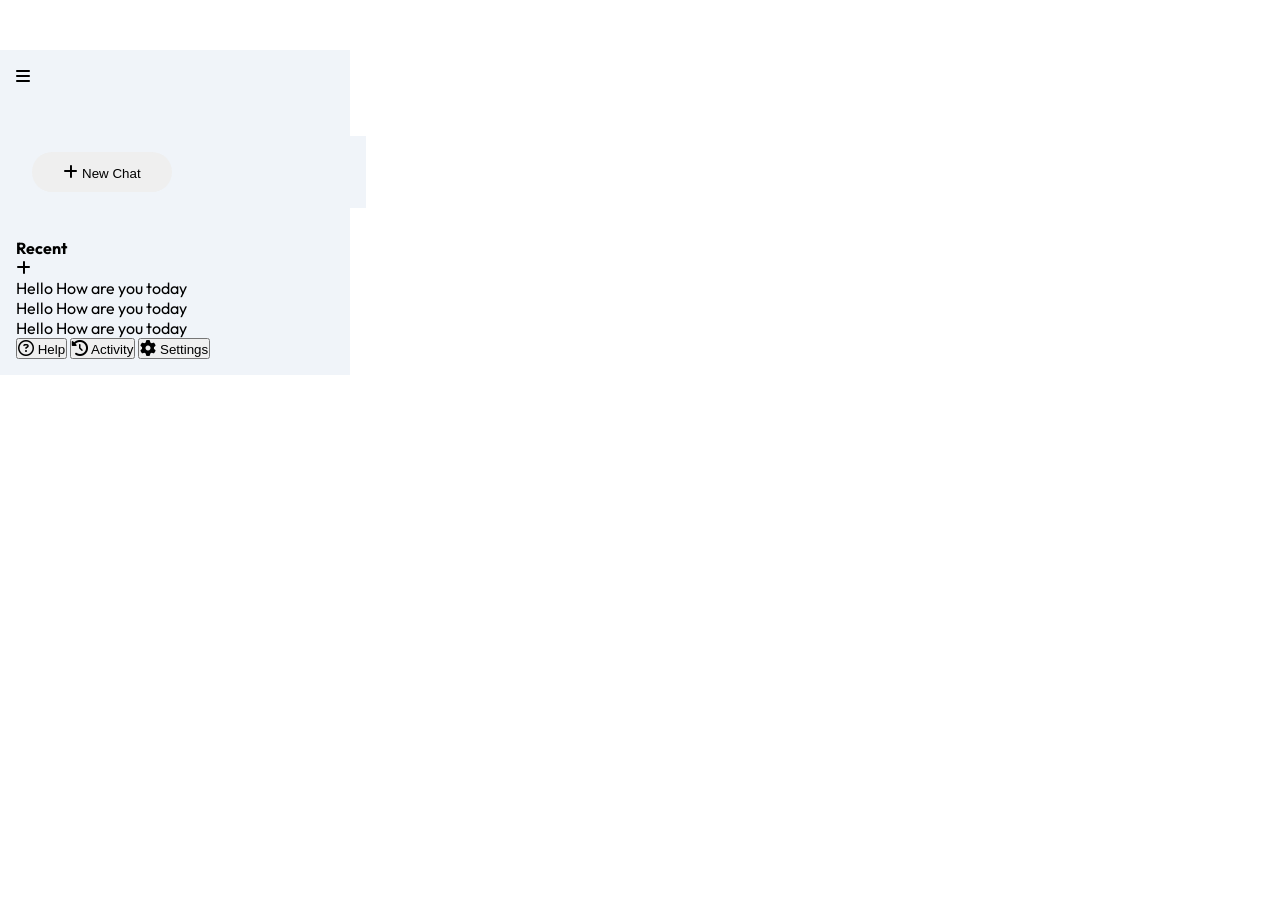
==== Gemini.html @ f410ee59 "Create Gemini Clone" ====
<!DOCTYPE html>
<html lang="en">
<head>
    <meta charset="UTF-8">
    <meta name="viewport" content="width=device-width, initial-scale=1.0">
    <title>Gemini AI</title>
    <link rel="stylesheet" href="Gemini.css" />
    <script defer src="Gemini.js"></script>

    <link
    rel="stylesheet"
    href="https://cdnjs.cloudflare.com/ajax/libs/font-awesome/6.7.2/css/all.min.css" integrity="sha512-Evv84Mr4kqVGRNSgIGL/F/aIDqQb7xQ2vcrdIwxfjThSH8CSR7PBEakCr51Ck+w+/U6swU2Im1vVX0SVk9ABhg==" crossorigin="anonymous" referrerpolicy="no-referrer" />

</head>
<body>
    <div class="container">
        <div class="SideNavigation">
            <div class="topBarAction">
                <i class="fa-solid fa-bars"></i>

            </div>
            <div class="SideNavigation">
                <button><i class="fa-solid fa-plus"></i>
                    <span class="collapsetest">New Chat</span>
                </button>
            </div>
            <div class="chatHistory">
                <h4>Recent</h4>
                <ul>
                   <i class="fa-solid fa-plus"></i> <li>Hello How are you today</li>
                    <li>Hello How are you today</li>
                    <li>Hello How are you today</li>
                </ul>
            </div>
            <div class="actionList">
                <button class="transperentButton">
                    <i class="fa-regular fa-circle-question"></i>
                    <span class="collapsetest">Help</span>
                </button>


                <button class="transperentButton">
                    <i class="fa-solid fa-clock-rotate-left"></i>
                    <span class="collapsetest">Activity</span>
                </button>


                <button class="transperentButton">
                    <i class="fa-solid fa-gear"></i>
                    <span class="collapsetest">Settings</span>
                </button>
            </div>
        </div>
    </div>
</body>
</html>
---- Gemini.css ----
@import url("https://fonts.googleapis.com/css?family=Outfit:wght@100..900&display=swap");
*{
    margin: 0px;
    padding: 0px;
    box-sizing: border-box;
}

body{
    background: #fff;
    height: 100ps;
    font-family: "Outfit";

}
i{
    font-size: 16px;
}
.container{
    height: 100%;
    display: flex;
    
}
.SideNavigation{
    width: 350px;
    background: #f0f4f9;
    padding:1rem ;
    transition: all 0.3s ease-in-out;
}
.SideNavigation.topBarAction{
    margin: 15px;
    cursor:pointer;

}
.SideNavigation.topBarAction i{
    font-size: 18px;

}
.SideNavigation.SideNavigation{
    margin-top: 50px;
    margin-bottom: 30px;

}
.SideNavigation .chatHistory{
    max-height: 250px;
    overflow-y: scroll;
}
.SideNavigation .chatHistory::-webkit-scrollbar{
    display: none;
}
.SideNavigation.chatHistory h5{
    font-size: 0.875rem;
    font-weight: 500;
    line-height: 1.25rem;
    margin: 15px 5px;

}
ul{
    list-style : none;
}
.SideNavigation.chatHistory li{
    height: 40px;
    border-radius: 50px;
    display: flex;
    align-items: center;
    padding: 10px;
    cursor: pointer;
    font-size: 14px;
    display: inline-block;
    width: 115px;
    white-space: newrap;
    overflow: hidden;
    text-overflow: ellipsis;

}
.SideNavigation.chatHistory i{
    padding-right: 10px;

}
.SideNavigation.chatHistory li:hover{
   background: #dde3ea;

}
.SideNavigation .SideNavigation button{
    height: 40px;
    width: 140px;
    border-radius: 50px;
    outline: none;
    border: none;
}
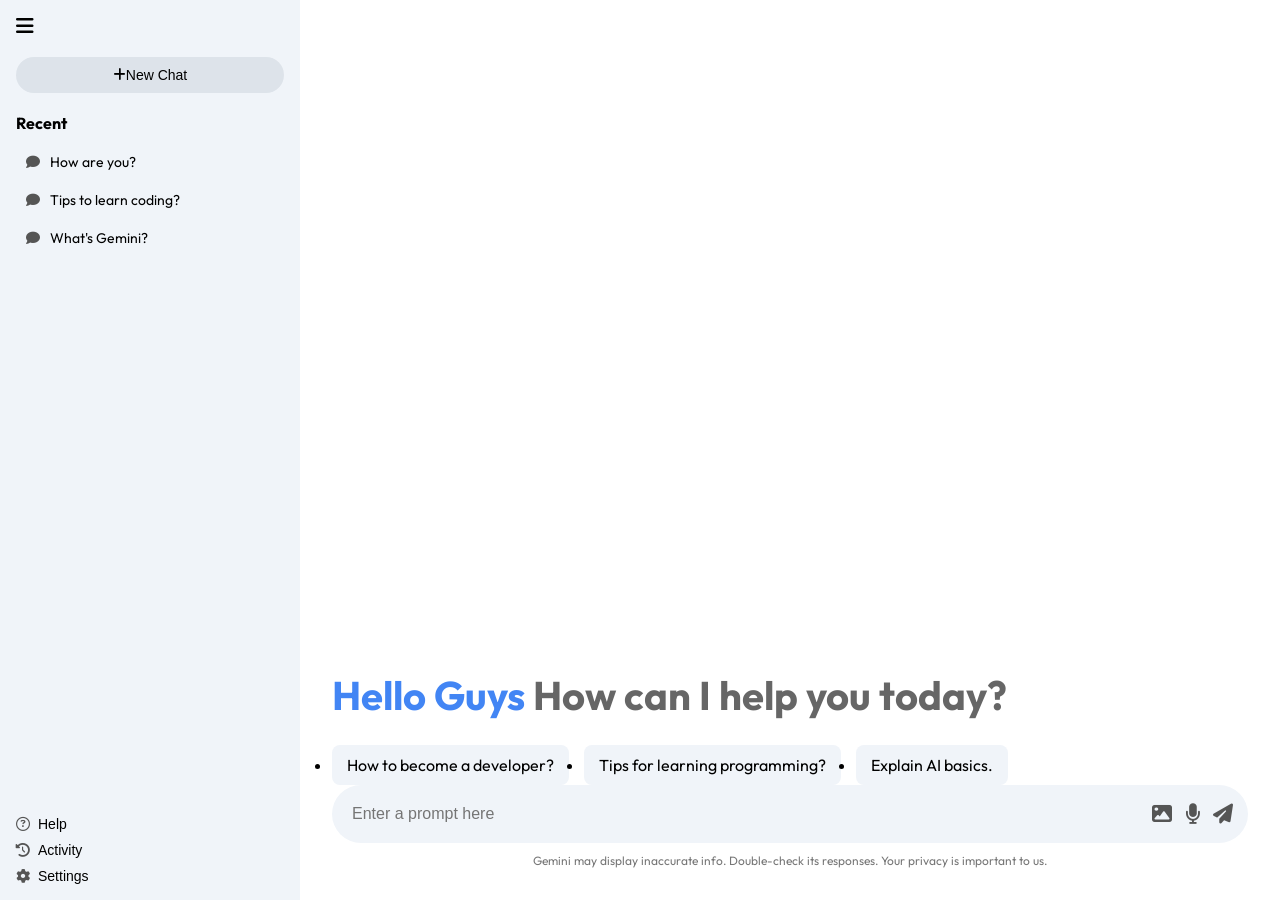
==== commit c5df3d5a: "Modified code" ====
--- a/Gemini.html
+++ b/Gemini.html
@@ -6,51 +6,74 @@
     <title>Gemini AI</title>
     <link rel="stylesheet" href="Gemini.css" />
     <script defer src="Gemini.js"></script>
-
     <link
-    rel="stylesheet"
-    href="https://cdnjs.cloudflare.com/ajax/libs/font-awesome/6.7.2/css/all.min.css" integrity="sha512-Evv84Mr4kqVGRNSgIGL/F/aIDqQb7xQ2vcrdIwxfjThSH8CSR7PBEakCr51Ck+w+/U6swU2Im1vVX0SVk9ABhg==" crossorigin="anonymous" referrerpolicy="no-referrer" />
-
+        rel="stylesheet"
+        href="https://cdnjs.cloudflare.com/ajax/libs/font-awesome/6.7.2/css/all.min.css"
+        integrity="sha512-Evv84Mr4kqVGRNSgIGL/F/aIDqQb7xQ2vcrdIwxfjThSH8CSR7PBEakCr51Ck+w+/U6swU2Im1vVX0SVk9ABhg=="
+        crossorigin="anonymous"
+        referrerpolicy="no-referrer"
+    />
 </head>
 <body>
     <div class="container">
         <div class="SideNavigation">
             <div class="topBarAction">
                 <i class="fa-solid fa-bars"></i>
-
             </div>
-            <div class="SideNavigation">
-                <button><i class="fa-solid fa-plus"></i>
-                    <span class="collapsetest">New Chat</span>
+            <div class="newChat">
+                <button>
+                    <i class="fa-solid fa-plus"></i>
+                    <span class="collapsetext">New Chat</span>
                 </button>
             </div>
             <div class="chatHistory">
                 <h4>Recent</h4>
                 <ul>
-                   <i class="fa-solid fa-plus"></i> <li>Hello How are you today</li>
-                    <li>Hello How are you today</li>
-                    <li>Hello How are you today</li>
+                    <li><i class="fa-solid fa-comment"></i> How are you?</li>
+                    <li><i class="fa-solid fa-comment"></i> Tips to learn coding?</li>
+                    <li><i class="fa-solid fa-comment"></i> What's Gemini?</li>
                 </ul>
             </div>
             <div class="actionList">
-                <button class="transperentButton">
+                <button class="transparentButton">
                     <i class="fa-regular fa-circle-question"></i>
-                    <span class="collapsetest">Help</span>
+                    <span class="collapsetext">Help</span>
                 </button>
-
-
-                <button class="transperentButton">
+                <button class="transparentButton">
                     <i class="fa-solid fa-clock-rotate-left"></i>
-                    <span class="collapsetest">Activity</span>
+                    <span class="collapsetext">Activity</span>
                 </button>
-
-
-                <button class="transperentButton">
+                <button class="transparentButton">
                     <i class="fa-solid fa-gear"></i>
-                    <span class="collapsetest">Settings</span>
+                    <span class="collapsetext">Settings</span>
                 </button>
             </div>
         </div>
+        <div class="chatWindow">
+            <div class="startContent">
+                <h1>
+                    <span class="brandHello">Hello Guys</span>
+                    <span class="brandQuestion">How can I help you today?</span>
+                </h1>
+                <ul>
+                    <li>How to become a developer?</li>
+                    <li>Tips for learning programming?</li>
+                    <li>Explain AI basics.</li>
+                </ul>
+            </div>
+            <div class="chatContent"></div>
+            <div class="inputArea">
+                <input type="text" placeholder="Enter a prompt here">
+                <div class="iconGroup">
+                    <i class="fa-solid fa-image"></i>
+                    <i class="fa-solid fa-microphone"></i>
+                    <i class="fa-solid fa-paper-plane"></i>
+                </div>
+            </div>
+            <p class="privacyPolicy">
+                Gemini may display inaccurate info. Double-check its responses. Your privacy is important to us.
+            </p>
+        </div>
     </div>
 </body>
-</html>+</html>
--- a/Gemini.css
+++ b/Gemini.css
@@ -1,88 +1,189 @@
 @import url("https://fonts.googleapis.com/css?family=Outfit:wght@100..900&display=swap");
-*{
-    margin: 0px;
-    padding: 0px;
+
+* {
+    margin: 0;
+    padding: 0;
     box-sizing: border-box;
 }
 
-body{
+body {
     background: #fff;
-    height: 100ps;
-    font-family: "Outfit";
+    font-family: "Outfit", sans-serif;
+}
 
+.container {
+    height: 100vh;
+    display: flex;
 }
-i{
-    font-size: 16px;
+
+.SideNavigation {
+    width: 300px;
+    background: #f0f4f9;
+    padding: 1rem;
+    display: flex;
+    flex-direction: column;
+    justify-content: space-between;
 }
-.container{
-    height: 100%;
-    display: flex;
-    
+
+.topBarAction {
+    margin-bottom: 20px;
+    cursor: pointer;
 }
-.SideNavigation{
-    width: 350px;
-    background: #f0f4f9;
-    padding:1rem ;
-    transition: all 0.3s ease-in-out;
+
+.topBarAction i {
+    font-size: 20px;
 }
-.SideNavigation.topBarAction{
-    margin: 15px;
-    cursor:pointer;
 
-}
-.SideNavigation.topBarAction i{
-    font-size: 18px;
-
-}
-.SideNavigation.SideNavigation{
-    margin-top: 50px;
-    margin-bottom: 30px;
-
-}
-.SideNavigation .chatHistory{
-    max-height: 250px;
-    overflow-y: scroll;
-}
-.SideNavigation .chatHistory::-webkit-scrollbar{
-    display: none;
-}
-.SideNavigation.chatHistory h5{
-    font-size: 0.875rem;
-    font-weight: 500;
-    line-height: 1.25rem;
-    margin: 15px 5px;
-
-}
-ul{
-    list-style : none;
-}
-.SideNavigation.chatHistory li{
-    height: 40px;
+.newChat button {
+    width: 100%;
+    padding: 10px;
     border-radius: 50px;
+    border: none;
+    background: #dde3ea;
+    cursor: pointer;
+    font-size: 14px;
     display: flex;
     align-items: center;
+    justify-content: center;
+    transition: 0.3s;
+}
+
+.newChat button:hover {
+    background: #c4c7c5;
+}
+
+.chatHistory {
+    flex-grow: 1;
+    margin-top: 20px;
+    overflow-y: auto;
+}
+
+.chatHistory h4 {
+    margin-bottom: 10px;
+    font-size: 16px;
+    font-weight: bold;
+}
+
+.chatHistory ul {
+    list-style: none;
+}
+
+.chatHistory li {
     padding: 10px;
+    display: flex;
+    align-items: center;
+    border-radius: 8px;
     cursor: pointer;
     font-size: 14px;
-    display: inline-block;
-    width: 115px;
-    white-space: newrap;
     overflow: hidden;
     text-overflow: ellipsis;
+    white-space: nowrap;
+}
 
+.chatHistory li i {
+    margin-right: 10px;
+    color: #555;
 }
-.SideNavigation.chatHistory i{
-    padding-right: 10px;
 
+.chatHistory li:hover {
+    background: #dde3ea;
 }
-.SideNavigation.chatHistory li:hover{
-   background: #dde3ea;
 
+.actionList {
+    display: flex;
+    flex-direction: column;
+    gap: 10px;
 }
-.SideNavigation .SideNavigation button{
-    height: 40px;
-    width: 140px;
+
+.transparentButton {
+    background: transparent;
+    border: none;
+    display: flex;
+    align-items: center;
+    cursor: pointer;
+    font-size: 14px;
+}
+
+.transparentButton i {
+    margin-right: 8px;
+    color: #555;
+}
+
+.chatWindow {
+    flex-grow: 1;
+    padding: 2rem;
+    display: flex;
+    flex-direction: column;
+    justify-content: flex-end;
+    position: relative;
+}
+
+.startContent h1 {
+    font-size: 2.5rem;
+    line-height: 1.5;
+}
+
+.brandHello {
+    color: #4285f4;
+    font-weight: bold;
+}
+
+.brandQuestion {
+    color: #666;
+}
+
+.startContent ul {
+    display: flex;
+    flex-wrap: wrap;
+    gap: 15px;
+    margin-top: 20px;
+}
+
+.startContent ul li {
+    padding: 10px 15px;
+    background: #f0f4f9;
+    border-radius: 8px;
+    cursor: pointer;
+}
+
+.startContent ul li:hover {
+    background: #c4c7c5;
+}
+
+.inputArea {
+    display: flex;
+    align-items: center;
+    gap: 10px;
+    background: #f0f4f9;
+    padding: 10px;
     border-radius: 50px;
+    position: sticky;
+    bottom: 10px;
+}
+
+.inputArea input {
+    flex-grow: 1;
+    border: none;
+    background: transparent;
     outline: none;
-    border: none;
+    font-size: 16px;
+    padding: 10px;
 }
+
+.iconGroup i {
+    font-size: 20px;
+    cursor: pointer;
+    padding: 5px;
+    color: #555;
+}
+
+.iconGroup i:hover {
+    color: #4285f4;
+}
+
+.privacyPolicy {
+    text-align: center;
+    font-size: 12px;
+    margin-top: 10px;
+    color: #777;
+}
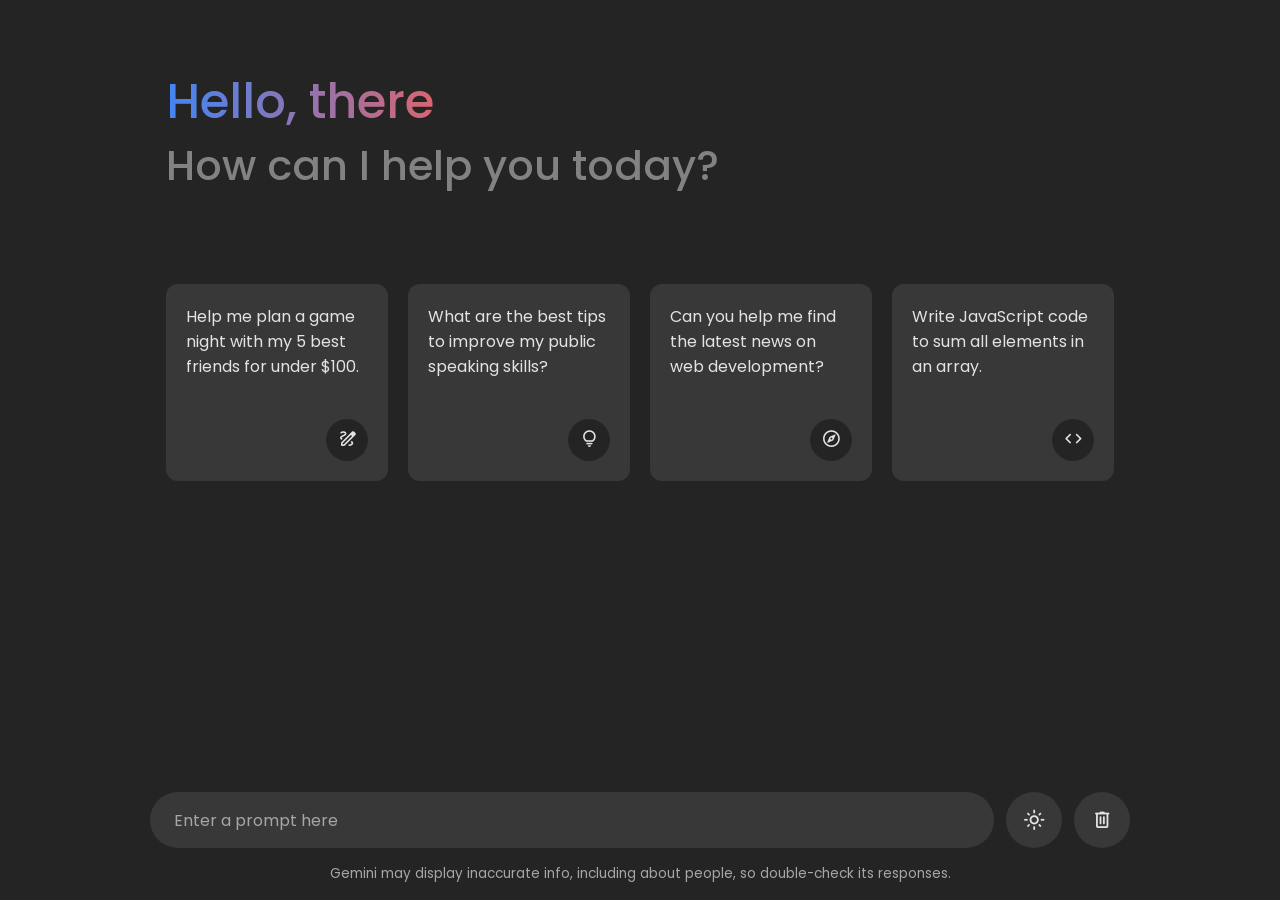
==== commit 763a9efb: "Gemini Ai" ====
--- a/Gemini.html
+++ b/Gemini.html
@@ -1,79 +1,61 @@
 <!DOCTYPE html>
+
 <html lang="en">
 <head>
-    <meta charset="UTF-8">
-    <meta name="viewport" content="width=device-width, initial-scale=1.0">
-    <title>Gemini AI</title>
-    <link rel="stylesheet" href="Gemini.css" />
-    <script defer src="Gemini.js"></script>
-    <link
-        rel="stylesheet"
-        href="https://cdnjs.cloudflare.com/ajax/libs/font-awesome/6.7.2/css/all.min.css"
-        integrity="sha512-Evv84Mr4kqVGRNSgIGL/F/aIDqQb7xQ2vcrdIwxfjThSH8CSR7PBEakCr51Ck+w+/U6swU2Im1vVX0SVk9ABhg=="
-        crossorigin="anonymous"
-        referrerpolicy="no-referrer"
-    />
+  <meta charset="UTF-8">
+  <meta name="viewport" content="width=device-width, initial-scale=1.0">
+  <title>Gemini Chatbot | CodingNepal</title>
+  
+  <link rel="stylesheet" href="https://fonts.googleapis.com/css2?family=Material+Symbols+Rounded:opsz,wght,FILL,GRAD@24,400,0,0" />
+  <link rel="stylesheet" href="Gemini.css">
 </head>
 <body>
-    <div class="container">
-        <div class="SideNavigation">
-            <div class="topBarAction">
-                <i class="fa-solid fa-bars"></i>
-            </div>
-            <div class="newChat">
-                <button>
-                    <i class="fa-solid fa-plus"></i>
-                    <span class="collapsetext">New Chat</span>
-                </button>
-            </div>
-            <div class="chatHistory">
-                <h4>Recent</h4>
-                <ul>
-                    <li><i class="fa-solid fa-comment"></i> How are you?</li>
-                    <li><i class="fa-solid fa-comment"></i> Tips to learn coding?</li>
-                    <li><i class="fa-solid fa-comment"></i> What's Gemini?</li>
-                </ul>
-            </div>
-            <div class="actionList">
-                <button class="transparentButton">
-                    <i class="fa-regular fa-circle-question"></i>
-                    <span class="collapsetext">Help</span>
-                </button>
-                <button class="transparentButton">
-                    <i class="fa-solid fa-clock-rotate-left"></i>
-                    <span class="collapsetext">Activity</span>
-                </button>
-                <button class="transparentButton">
-                    <i class="fa-solid fa-gear"></i>
-                    <span class="collapsetext">Settings</span>
-                </button>
-            </div>
-        </div>
-        <div class="chatWindow">
-            <div class="startContent">
-                <h1>
-                    <span class="brandHello">Hello Guys</span>
-                    <span class="brandQuestion">How can I help you today?</span>
-                </h1>
-                <ul>
-                    <li>How to become a developer?</li>
-                    <li>Tips for learning programming?</li>
-                    <li>Explain AI basics.</li>
-                </ul>
-            </div>
-            <div class="chatContent"></div>
-            <div class="inputArea">
-                <input type="text" placeholder="Enter a prompt here">
-                <div class="iconGroup">
-                    <i class="fa-solid fa-image"></i>
-                    <i class="fa-solid fa-microphone"></i>
-                    <i class="fa-solid fa-paper-plane"></i>
-                </div>
-            </div>
-            <p class="privacyPolicy">
-                Gemini may display inaccurate info. Double-check its responses. Your privacy is important to us.
-            </p>
-        </div>
-    </div>
+  <header class="header">
+    
+    <h1 class="title">Hello, there</h1>
+    <p class="subtitle">How can I help you today?</p>
+
+    
+    <ul class="suggestion-list">
+      <li class="suggestion">
+        <h4 class="text">Help me plan a game night with my 5 best friends for under $100.</h4>
+        <span class="icon material-symbols-rounded">draw</span>
+      </li>
+      <li class="suggestion">
+        <h4 class="text">What are the best tips to improve my public speaking skills?</h4>
+        <span class="icon material-symbols-rounded">lightbulb</span>
+      </li>
+      <li class="suggestion">
+        <h4 class="text">Can you help me find the latest news on web development?</h4>
+        <span class="icon material-symbols-rounded">explore</span>
+      </li>
+      <li class="suggestion">
+        <h4 class="text">Write JavaScript code to sum all elements in an array.</h4>
+        <span class="icon material-symbols-rounded">code</span>
+      </li>
+    </ul>
+  </header>
+
+  <!-- Chat List / Container -->
+  <div class="chat-list"></div>
+
+  <!-- Typing Area -->
+  <div class="typing-area">
+    <form action="#" class="typing-form">
+      <div class="input-wrapper">
+        <input type="text" placeholder="Enter a prompt here" class="typing-input" required />
+        <button id="send-message-button" class="icon material-symbols-rounded">send</button>
+      </div>
+      <div class="action-buttons">
+        <span id="theme-toggle-button" class="icon material-symbols-rounded">light_mode</span>
+        <span id="delete-chat-button" class="icon material-symbols-rounded">delete</span>
+      </div>
+    </form>
+    <p class="disclaimer-text">
+      Gemini may display inaccurate info, including about people, so double-check its responses.
+    </p>
+  </div>
+
+  <script src="Gemini.js"></script>
 </body>
-</html>
+</html>
--- a/Gemini.css
+++ b/Gemini.css
@@ -1,189 +1,344 @@
-@import url("https://fonts.googleapis.com/css?family=Outfit:wght@100..900&display=swap");
+/* Import Google Font - Poppins */
+@import url('https://fonts.googleapis.com/css2?family=Poppins:wght@400;500;600&display=swap');
 
 * {
-    margin: 0;
-    padding: 0;
-    box-sizing: border-box;
+  margin: 0;
+  padding: 0;
+  box-sizing: border-box;
+  font-family: "Poppins", sans-serif;
+}
+
+:root {
+  /* Dark mode colors */
+  --text-color: #E3E3E3;
+  --subheading-color: #828282;
+  --placeholder-color: #A6A6A6;
+  --primary-color: #242424;
+  --secondary-color: #383838;
+  --secondary-hover-color: #444;
+}
+
+.light_mode {
+  /* Light mode colors */
+  --text-color: #222;
+  --subheading-color: #A0A0A0;
+  --placeholder-color: #6C6C6C;
+  --primary-color: #FFF;
+  --secondary-color: #E9EEF6;
+  --secondary-hover-color: #DBE1EA;
 }
 
 body {
-    background: #fff;
-    font-family: "Outfit", sans-serif;
-}
-
-.container {
-    height: 100vh;
-    display: flex;
-}
-
-.SideNavigation {
-    width: 300px;
-    background: #f0f4f9;
-    padding: 1rem;
-    display: flex;
-    flex-direction: column;
-    justify-content: space-between;
-}
-
-.topBarAction {
-    margin-bottom: 20px;
-    cursor: pointer;
-}
-
-.topBarAction i {
-    font-size: 20px;
-}
-
-.newChat button {
-    width: 100%;
-    padding: 10px;
-    border-radius: 50px;
-    border: none;
-    background: #dde3ea;
-    cursor: pointer;
-    font-size: 14px;
-    display: flex;
-    align-items: center;
-    justify-content: center;
-    transition: 0.3s;
-}
-
-.newChat button:hover {
-    background: #c4c7c5;
-}
-
-.chatHistory {
-    flex-grow: 1;
-    margin-top: 20px;
-    overflow-y: auto;
-}
-
-.chatHistory h4 {
-    margin-bottom: 10px;
-    font-size: 16px;
-    font-weight: bold;
-}
-
-.chatHistory ul {
-    list-style: none;
-}
-
-.chatHistory li {
-    padding: 10px;
-    display: flex;
-    align-items: center;
-    border-radius: 8px;
-    cursor: pointer;
-    font-size: 14px;
-    overflow: hidden;
-    text-overflow: ellipsis;
-    white-space: nowrap;
-}
-
-.chatHistory li i {
-    margin-right: 10px;
-    color: #555;
-}
-
-.chatHistory li:hover {
-    background: #dde3ea;
-}
-
-.actionList {
-    display: flex;
-    flex-direction: column;
-    gap: 10px;
-}
-
-.transparentButton {
-    background: transparent;
-    border: none;
-    display: flex;
-    align-items: center;
-    cursor: pointer;
-    font-size: 14px;
-}
-
-.transparentButton i {
-    margin-right: 8px;
-    color: #555;
-}
-
-.chatWindow {
-    flex-grow: 1;
-    padding: 2rem;
-    display: flex;
-    flex-direction: column;
-    justify-content: flex-end;
-    position: relative;
-}
-
-.startContent h1 {
-    font-size: 2.5rem;
-    line-height: 1.5;
-}
-
-.brandHello {
-    color: #4285f4;
-    font-weight: bold;
-}
-
-.brandQuestion {
-    color: #666;
-}
-
-.startContent ul {
-    display: flex;
-    flex-wrap: wrap;
-    gap: 15px;
-    margin-top: 20px;
-}
-
-.startContent ul li {
-    padding: 10px 15px;
-    background: #f0f4f9;
-    border-radius: 8px;
-    cursor: pointer;
-}
-
-.startContent ul li:hover {
-    background: #c4c7c5;
-}
-
-.inputArea {
-    display: flex;
-    align-items: center;
-    gap: 10px;
-    background: #f0f4f9;
-    padding: 10px;
-    border-radius: 50px;
-    position: sticky;
-    bottom: 10px;
-}
-
-.inputArea input {
-    flex-grow: 1;
-    border: none;
-    background: transparent;
-    outline: none;
-    font-size: 16px;
-    padding: 10px;
-}
-
-.iconGroup i {
-    font-size: 20px;
-    cursor: pointer;
-    padding: 5px;
-    color: #555;
-}
-
-.iconGroup i:hover {
-    color: #4285f4;
-}
-
-.privacyPolicy {
-    text-align: center;
-    font-size: 12px;
-    margin-top: 10px;
-    color: #777;
-}
+  background: var(--primary-color);
+}
+
+.header, .chat-list .message, .typing-form {
+  margin: 0 auto;
+  max-width: 980px;
+}
+
+.header {
+  margin-top: 6vh;
+  padding: 1rem;
+  overflow-x: hidden;
+}
+
+body.hide-header .header {
+  margin: 0;
+  display: none;
+}
+
+.header :where(.title, .subtitle) {
+  color: var(--text-color);
+  font-weight: 500;
+  line-height: 4rem;
+}
+
+.header .title {
+  width: fit-content;
+  font-size: 3rem;
+  background-clip: text;
+  background: linear-gradient(to right, #4285f4, #d96570);
+  -webkit-background-clip: text;
+  -webkit-text-fill-color: transparent;
+}
+
+.header .subtitle {
+  font-size: 2.6rem;
+  color: var(--subheading-color);
+}
+
+.suggestion-list {
+  width: 100%;
+  list-style: none;
+  display: flex;
+  gap: 1.25rem;
+  margin-top: 9.5vh;
+  overflow: hidden;
+  overflow-x: auto;
+  scroll-snap-type: x mandatory;
+  scrollbar-width: none;
+}
+
+.suggestion-list .suggestion {
+  cursor: pointer;
+  padding: 1.25rem;
+  width: 222px;
+  flex-shrink: 0;
+  display: flex;
+  flex-direction: column;
+  align-items: flex-end;
+  border-radius: 0.75rem;
+  justify-content: space-between;
+  background: var(--secondary-color);
+  transition: 0.2s ease;
+}
+
+.suggestion-list .suggestion:hover {
+  background: var(--secondary-hover-color);
+}
+
+.suggestion-list .suggestion :where(.text, .icon) {
+  font-weight: 400;
+  color: var(--text-color);
+}
+
+.suggestion-list .suggestion .icon {
+  width: 42px;
+  height: 42px;
+  display: flex;
+  font-size: 1.3rem;
+  margin-top: 2.5rem;
+  align-self: flex-end;
+  align-items: center;
+  border-radius: 50%;
+  justify-content: center;
+  color: var(--text-color);
+  background: var(--primary-color);
+}
+
+.chat-list {
+  padding: 2rem 1rem 12rem;
+  max-height: 100vh;
+  overflow-y: auto;
+  scrollbar-color: #999 transparent;
+}
+
+.chat-list .message.incoming {
+  margin-top: 1.5rem;
+}
+
+.chat-list .message .message-content {
+  display: flex;
+  gap: 1.5rem;
+  width: 100%;
+  align-items: center;
+}
+
+.chat-list .message .text {
+  color: var(--text-color);
+  white-space: pre-wrap;
+}
+
+.chat-list .message.error .text {
+  color: #e55865;
+}
+
+.chat-list .message.loading .text {
+  display: none;
+}
+
+.chat-list .message .avatar {
+  width: 40px;
+  height: 40px;
+  object-fit: cover;
+  border-radius: 50%;
+  align-self: flex-start;
+}
+
+.chat-list .message.loading .avatar {
+  animation: rotate 3s linear infinite;
+}
+
+@keyframes rotate {
+  100% {
+    transform: rotate(360deg);
+  }
+}
+
+.chat-list .message .icon {
+  color: var(--text-color);
+  cursor: pointer;
+  height: 35px;
+  width: 35px;
+  border-radius: 50%;
+  display: flex;
+  align-items: center;
+  justify-content: center;
+  background: none;
+  font-size: 1.25rem;
+  margin-left: 3.5rem;
+  visibility: hidden;
+}
+
+.chat-list .message .icon.hide {
+  visibility: hidden;
+}
+
+.chat-list .message:not(.loading, .error):hover .icon:not(.hide){
+  visibility: visible;
+}
+
+.chat-list .message .icon:hover {
+  background: var(--secondary-hover-color);
+}
+
+.chat-list .message .loading-indicator {
+  display: none;
+  gap: 0.8rem;
+  width: 100%;
+  flex-direction: column;
+}
+
+.chat-list .message.loading .loading-indicator {
+  display: flex;
+}
+
+.chat-list .message .loading-indicator .loading-bar {
+  height: 11px;
+  width: 100%;
+  border-radius: 0.135rem;
+  background-position: -800px 0;
+  background: linear-gradient(to right, #4285f4, var(--primary-color), #4285f4);
+  animation: loading 3s linear infinite;
+}
+
+.chat-list .message .loading-indicator .loading-bar:last-child {
+  width: 70%;
+}
+
+@keyframes loading {
+  0% {
+    background-position: -800px 0;
+  }
+
+  100% {
+    background-position: 800px 0;
+  }
+}
+
+.typing-area {
+  position: fixed;
+  width: 100%;
+  left: 0;
+  bottom: 0;
+  padding: 1rem;
+  background: var(--primary-color);
+}
+
+.typing-area :where(.typing-form, .action-buttons) {
+  display: flex;
+  gap: 0.75rem;
+}
+
+.typing-form .input-wrapper {
+  width: 100%;
+  height: 56px;
+  display: flex;
+  position: relative;
+}
+
+.typing-form .typing-input {
+  height: 100%;
+  width: 100%;
+  border: none;
+  outline: none;
+  resize: none;
+  font-size: 1rem;
+  color: var(--text-color);
+  padding: 1.1rem 4rem 1.1rem 1.5rem;
+  border-radius: 100px;
+  background: var(--secondary-color);
+}
+
+.typing-form .typing-input:focus {
+  background: var(--secondary-hover-color);
+}
+
+.typing-form .typing-input::placeholder {
+  color: var(--placeholder-color);
+}
+
+.typing-area .icon {
+  width: 56px;
+  height: 56px;
+  flex-shrink: 0;
+  cursor: pointer;
+  border-radius: 50%;
+  display: flex;
+  font-size: 1.4rem;
+  color: var(--text-color);
+  align-items: center;
+  justify-content: center;
+  background: var(--secondary-color);
+  transition: 0.2s ease;
+}
+
+.typing-area .icon:hover {
+  background: var(--secondary-hover-color);
+}
+
+.typing-form #send-message-button {
+  position: absolute;
+  right: 0;
+  outline: none;
+  border: none;
+  transform: scale(0);
+  background: transparent;
+  transition: transform 0.2s ease;
+}
+
+.typing-form .typing-input:valid ~ #send-message-button {
+  transform: scale(1);
+}
+
+.typing-area .disclaimer-text {
+  text-align: center;
+  font-size: 0.85rem;
+  margin-top: 1rem;
+  color: var(--placeholder-color);
+}
+
+/* Responsive media query code for small screen */
+@media (max-width: 768px) {
+  .header :is(.title, .subtitle) {
+    font-size: 2rem;
+    line-height: 2.6rem;
+  }
+
+  .header .subtitle {
+    font-size: 1.7rem;
+  }
+
+  .typing-area :where(.typing-form, .action-buttons) {
+    gap: 0.4rem;
+  }
+
+  .typing-form .input-wrapper {
+    height: 50px;
+  }
+
+  .typing-form .typing-input {
+    padding: 1.1rem 3.5rem 1.1rem 1.2rem;
+  }
+
+  .typing-area .icon {
+    height: 50px;
+    width: 50px;
+  }
+
+  .typing-area .disclaimer-text {
+    font-size: 0.75rem;
+    margin-top: 0.5rem;
+  }
+}
